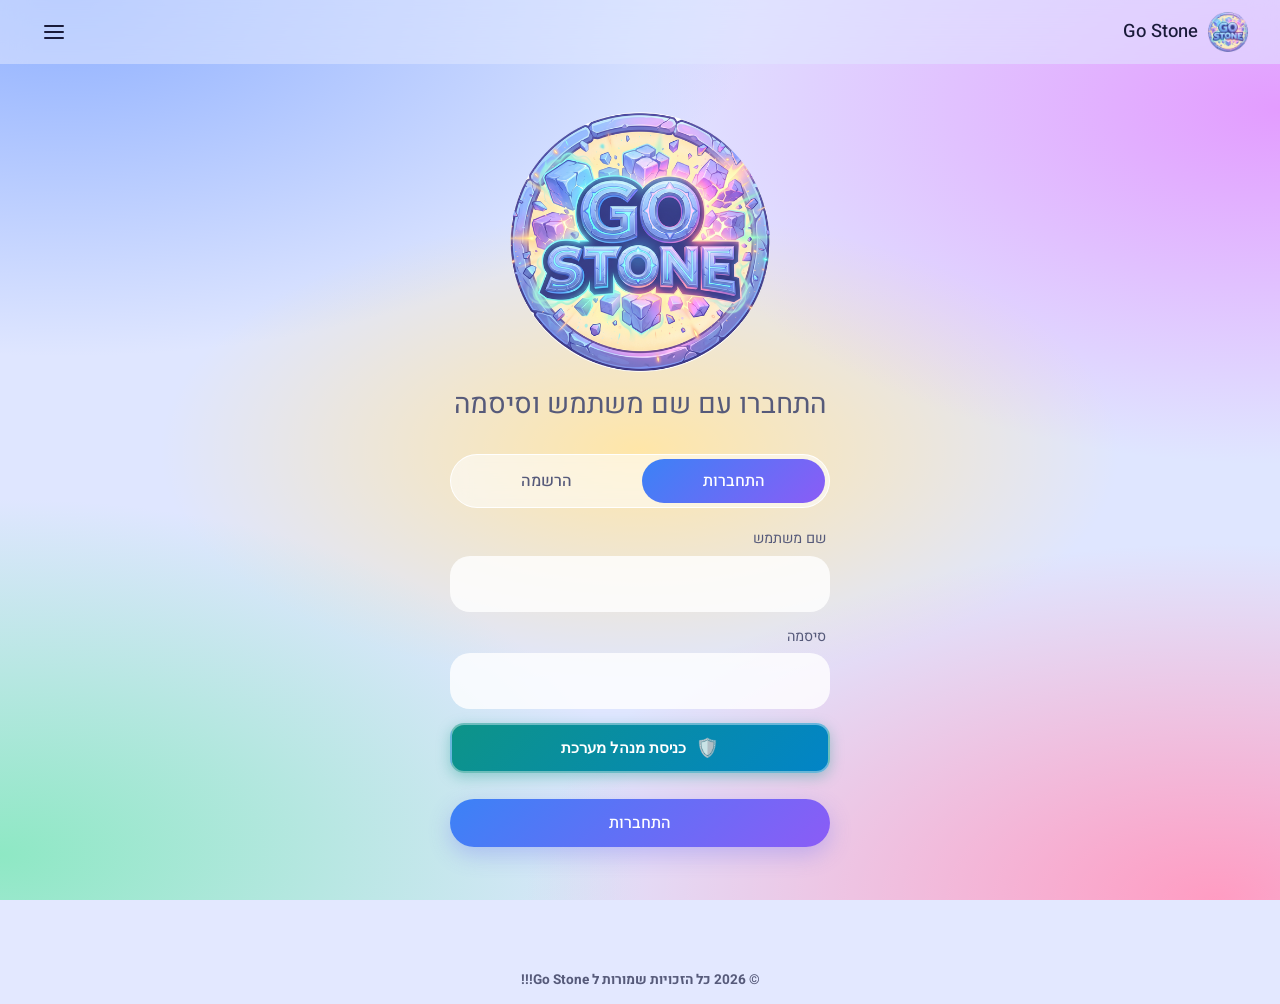
==== pages/admin.html @ 817b31b0 "Add files via upload" ====
<!DOCTYPE html>
<html lang="he" dir="rtl">
<head>
  <meta charset="UTF-8">
  <meta name="viewport" content="width=device-width, initial-scale=1">
  <title>Go Stone!!! - ניהול</title>
  <link rel="icon" href="../images/favicon.ico" sizes="any">
<link rel="icon" type="image/png" sizes="32x32" href="../images/favicon-32.png">
<link rel="apple-touch-icon" href="../images/apple-touch-icon.png">
  <link rel="stylesheet" href="../styles/style.css">
</head>
<body>
  <div id="navRoot"></div>

  <main class="page wide">
    <h1 class="greeting">לוח ניהול</h1>
    <p class="sub">משתמשים, מיילים, קודים ושיאים במקום אחד</p>

    <section class="stats">
      <div class="stat-card"><span class="stat-label">משתמשים רשומים</span><span class="stat-number" id="statUsers">0</span></div>
      <div class="stat-card"><span class="stat-label">משחקים ששוחקו</span><span class="stat-number" id="statGames">0</span></div>
      <div class="stat-card"><span class="stat-label">השיא הגבוה</span><span class="stat-number" id="statBest">0</span></div>
    </section>

    <section>
      <div class="section-head">
        <h2 class="section-title">משתמשים</h2>
        <div class="tools">
          <input type="search" id="userSearch" placeholder="חיפוש לפי שם או מייל" aria-label="חיפוש משתמשים">
          <button type="button" class="btn tonal small" id="toggleCodes">הצגת קודים</button>
        </div>
      </div>

      <div class="table-wrap">
        <table class="responsive-table">
          <thead>
            <tr><th>#</th><th>שם</th><th>מייל</th><th>קוד (סיסמה)</th><th>נרשם</th><th>פעולות</th></tr>
          </thead>
          <tbody id="usersBody"></tbody>
        </table>
      </div>
      <p id="noUsers" class="empty hidden">אין משתמשים להצגה</p>
    </section>

    <section>
      <h2 class="section-title">כל השיאים</h2>
      <div class="table-wrap">
        <table class="responsive-table">
          <thead>
            <tr><th>#</th><th>שם</th><th>מייל</th><th>ניקוד</th><th>רמה</th><th>תאריך</th></tr>
          </thead>
          <tbody id="scoresBody"></tbody>
        </table>
      </div>
      <p id="noScores" class="empty hidden">עדיין אין שיאים</p>
    </section>
  </main>

  <!-- אישור מחיקה -->
  <dialog id="deleteDialog">
    <h2>מחיקת משתמש</h2>
    <p id="deleteText"></p>
    <div class="dialog-actions">
      <button type="button" class="btn danger" id="confirmDeleteBtn">מחיקה</button>
      <button type="button" class="btn tonal" id="cancelDeleteBtn">ביטול</button>
    </div>
  </dialog>

  <div id="toast" class="toast" role="status"></div>

  <script src="../scripts/storage.js"></script>
  <script src="../scripts/nav.js"></script>
  <script src="../scripts/admin.js"></script>
  <footer class="site-footer">
    <strong>© 2026 כל הזכויות שמורות ל Go Stone!!!</strong>
  </footer>
</body>
</html>
---- styles/style.css ----
@import url('https://fonts.googleapis.com/css2?family=Heebo:wght@400;500;700&display=swap');

/* =====================================================
   משתני עיצוב. מצב בהיר כברירת מחדל, ומצב כהה לפי הגדרת המכשיר.
   הפלטה בהשראת Gemini: משטחים שטוחים ורכים, כחול ראשי, ומעבר צבעים
   כחול-סגול-ורוד שמופיע רק בכותרת הברכה ובקוביות.
   ===================================================== */
/* משתני עיצוב. מצב בהיר כברירת מחדל, ומצב כהה לפי הגדרת המכשיר.
   הרקע צבעוני (כתמי צבע רכים), והמשטחים שקופים למחצה כדי שהצבע ייראה מבעדם. */
:root {
  color-scheme: light dark;

  --bg: #e3e8ff;
  --page-bg:
    radial-gradient(75% 55% at 5% 0%, #8fb0ff 0%, transparent 72%),
    radial-gradient(70% 55% at 100% 12%, #e39cff 0%, transparent 72%),
    radial-gradient(75% 55% at 95% 100%, #ff9cc2 0%, transparent 72%),
    radial-gradient(70% 55% at 0% 95%, #8ee8c4 0%, transparent 72%),
    radial-gradient(50% 35% at 50% 50%, #ffe6a8 0%, transparent 75%),
    #dfe6ff;

  --surface: rgba(255, 255, 255, 0.55);
  --surface-2: rgba(255, 255, 255, 0.88);
  --edge: rgba(255, 255, 255, 0.95);
  --surface-input: rgba(255, 255, 255, 0.8);
  --dialog: #ffffff;
  --topbar-bg: rgba(225, 232, 255, 0.55);
  --cell: rgba(99, 102, 241, 0.16);

  --text: #1a1b3a;
  --muted: #565a7a;
  --line: rgba(60, 60, 130, 0.14);

  --primary: #5b5be6;
  --on-primary: #ffffff;
  --primary-container: rgba(99, 102, 241, 0.2);
  --on-primary-container: #1c1f6b;

  --danger: #b3261e;
  --danger-container: #fde1df;
  --on-danger-container: #7a1410;

  --ok: #16a34a;
  --warn: #f59e0b;
  --bad: #ef4444;

  --grad-primary: linear-gradient(135deg, #3b82f6, #8b5cf6);
  --gradient: linear-gradient(to left, #1d4ed8, #6d28d9, #be185d);
  --block: linear-gradient(135deg, #3b82f6, #a855f7);
  --timer: linear-gradient(to left, #ec4899, #8b5cf6, #3b82f6);
  --shadow: 0 8px 22px rgba(99, 102, 241, 0.3);

  --board-gap: 3px;
  --mini: clamp(9px, 4.6vw, 22px);
  --topbar-h: 64px;
}

@media (prefers-color-scheme: dark) {
  :root {
    --bg: #0e0f24;
    --page-bg:
      radial-gradient(55% 45% at 8% 0%, #2d3fb0 0%, transparent 70%),
      radial-gradient(50% 45% at 100% 8%, #7a2bb0 0%, transparent 70%),
      radial-gradient(55% 50% at 90% 100%, #a3285f 0%, transparent 70%),
      radial-gradient(50% 50% at 0% 100%, #0f7a70 0%, transparent 70%),
      #0e0f24;

    --surface: rgba(255, 255, 255, 0.08);
    --surface-2: rgba(255, 255, 255, 0.16);
    --edge: rgba(255, 255, 255, 0.12);
    --surface-input: rgba(255, 255, 255, 0.1);
    --dialog: #1d1e3f;
    --topbar-bg: rgba(14, 15, 36, 0.6);
    --cell: rgba(255, 255, 255, 0.08);

    --text: #f2f2ff;
    --muted: #b6b9dc;
    --line: rgba(255, 255, 255, 0.14);

    --primary: #aab6ff;
    --on-primary: #ffffff;
    --primary-container: rgba(139, 148, 255, 0.3);
    --on-primary-container: #eceeff;

    --danger: #ffb4ab;
    --danger-container: rgba(255, 90, 80, 0.22);
    --on-danger-container: #ffd9d5;

    --ok: #4ade80;
    --warn: #fbbf24;
    --bad: #f87171;

    --shadow: 0 8px 22px rgba(0, 0, 0, 0.4);
    --gradient: linear-gradient(to left, #60a5fa, #a78bfa, #f472b6);
  }
}

* { box-sizing: border-box; margin: 0; padding: 0; }

html { -webkit-text-size-adjust: 100%; -webkit-tap-highlight-color: transparent; }

body {
  font-family: 'Heebo', system-ui, -apple-system, 'Segoe UI', Arial, sans-serif;
  background: var(--bg);
  color: var(--text);
  min-height: 100vh;
  min-height: 100dvh;
  line-height: 1.5;
}

/* שכבת הרקע הצבעוני - קבועה, כך שהיא לא זזה בגלילה */
body::before {
  content: "";
  position: fixed;
  inset: 0;
  z-index: -1;
  background: var(--page-bg);
}

.hidden { display: none !important; }
.muted { color: var(--muted); }
.ltr { direction: ltr; text-align: right; }

a { color: var(--primary); }

:focus-visible {
  outline: 2px solid var(--primary);
  outline-offset: 2px;
}

/* =====================================================
   כותרת ברכה: האלמנט הבולט היחיד
   ===================================================== */
.greeting {
  font-size: clamp(2.2rem, 7vw, 3.5rem);
  font-weight: 500;
  line-height: 1.15;
  letter-spacing: -0.01em;
  background: var(--gradient);
  -webkit-background-clip: text;
  background-clip: text;
  color: transparent;
  padding-bottom: 0.1em;
}

.sub {
  font-size: clamp(1.2rem, 4vw, 1.75rem);
  color: var(--muted);
  font-weight: 400;
  margin-top: 4px;
}

.section-title {
  font-size: 1.1rem;
  font-weight: 500;
  margin: 32px 0 12px;
}



/* =====================================================
   כפתורים
   ===================================================== */
.btn {
  display: inline-flex;
  align-items: center;
  justify-content: center;
  gap: 8px;
  padding: 12px 24px;
  border: none;
  border-radius: 999px;
  font: inherit;
  font-weight: 500;
  cursor: pointer;
  text-decoration: none;
  transition: background-color 0.15s ease, opacity 0.15s ease;
}

.btn.primary { background: var(--grad-primary); color: var(--on-primary); box-shadow: var(--shadow); }
.btn.primary:hover { filter: brightness(1.08); }

.btn.tonal { background: var(--surface-2); color: var(--text); }
.btn.tonal:hover { filter: brightness(0.96); }

.btn.danger { background: var(--danger-container); color: var(--on-danger-container); }
.btn.danger:hover { opacity: 0.85; }

.btn.small { padding: 8px 16px; font-size: 0.9rem; }
.btn.large { padding: 16px 40px; font-size: 1.1rem; }

.icon-btn {
  flex: none;
  width: 40px;
  height: 40px;
  border: none;
  border-radius: 50%;
  background: var(--surface-2);
  color: var(--text);
  font: inherit;
  font-weight: 500;
  cursor: pointer;
}
.icon-btn:hover { filter: brightness(0.95); }

.chips { display: flex; flex-wrap: wrap; gap: 8px; margin-top: 24px; }

.chip {
  padding: 10px 18px;
  border-radius: 999px;
  border: 1px solid var(--line);
  background: var(--surface);
  color: var(--text);
  text-decoration: none;
  font-size: 0.95rem;
}
.chip:hover { background: var(--surface-2); }

.actions { margin-top: 28px; }

/* =====================================================
   סרגל ניווט + המבורגר
   ===================================================== */
.topbar {
  position: sticky;
  top: 0;
  z-index: 50;
  height: var(--topbar-h);
  display: flex;
  align-items: center;
  justify-content: space-between;
  padding: 0 clamp(12px, 4vw, 32px);
  background: var(--topbar-bg);
  -webkit-backdrop-filter: blur(14px);
  backdrop-filter: blur(14px);
}

.brand {
  display: flex;
  align-items: center;
  gap: 10px;
  color: var(--text);
  text-decoration: none;
  font-weight: 500;
  font-size: 1.15rem;
}

.nav-links { display: flex; align-items: center; gap: 4px; }

.nav-links a {
  padding: 8px 16px;
  border-radius: 999px;
  color: var(--text);
  text-decoration: none;
}
.nav-links a:hover { background: var(--surface-2); }
.nav-links a.active { background: var(--grad-primary); color: #fff; }

.nav-user { color: var(--muted); padding: 0 12px; font-size: 0.95rem; }

.burger {
  display: none;               /* מוצג רק במסך צר */
  width: 44px;
  height: 44px;
  border: none;
  border-radius: 50%;
  background: transparent;
  cursor: pointer;
  position: relative;
}
@media (hover: hover) { .burger:hover { background: var(--surface-2); } }

.burger span {
  position: absolute;
  inset-inline-start: 12px;
  width: 20px;
  height: 2px;
  border-radius: 2px;
  background: var(--text);
  transition: transform 0.2s ease, opacity 0.2s ease;
}
.burger span:nth-child(1) { top: 15px; }
.burger span:nth-child(2) { top: 21px; }
.burger span:nth-child(3) { top: 27px; }

.burger.open span:nth-child(1) { transform: translateY(6px) rotate(45deg); }
.burger.open span:nth-child(2) { opacity: 0; }
.burger.open span:nth-child(3) { transform: translateY(-6px) rotate(-45deg); }

.auth-topbar { position: sticky; }
.auth-topbar .burger { display: block; }
.auth-topbar .nav-links {
  display: none;
  position: absolute;
  top: calc(var(--topbar-h) - 4px);
  inset-inline: 12px;
  flex-direction: column;
  align-items: stretch;
  gap: 2px;
  padding: 8px;
  background: var(--dialog);
  border-radius: 24px;
  box-shadow: var(--shadow);
}
.auth-topbar .nav-links.open { display: flex; }
.auth-topbar .nav-links a,
.auth-menu-link {
  display: block;
  width: 100%;
  padding: 12px 16px;
  border: 0;
  border-radius: 999px;
  background: transparent;
  color: var(--text);
  font: inherit;
  text-align: start;
  text-decoration: none;
  cursor: pointer;
}
.auth-topbar .nav-links a:hover,
.auth-menu-link:hover { background: var(--surface-2); }
.auth-topbar .nav-user { padding: 10px 16px 4px; }

@media (max-width: 720px) {
  .burger { display: block; }

  .nav-links {
    display: none;
    position: absolute;
    top: calc(var(--topbar-h) - 4px);
    inset-inline: 12px;
    flex-direction: column;
    align-items: stretch;
    gap: 2px;
    padding: 8px;
    background: var(--dialog);
    border-radius: 24px;
    box-shadow: var(--shadow);
  }
  .nav-links.open { display: flex; }

  .nav-links a { padding: 14px 16px; }
  .brand span { white-space: nowrap; }
  .nav-user { padding: 10px 16px 4px; }
  .nav-links .btn { margin-top: 6px; background: var(--surface); }
}

/* =====================================================
   דפים רגילים
   ===================================================== */
.page {
  max-width: 680px;
  margin: 0 auto;
  padding: 24px clamp(16px, 4vw, 24px) 64px;
}
.page.wide { max-width: 1000px; }

.site-footer {
  display: flex;
  justify-content: center;
  align-items: center;
  flex-wrap: wrap;
  gap: 8px 16px;
  margin-top: 24px;
  padding: 14px 16px;
  color: var(--muted);
  text-align: center;
  font-size: 0.85rem;
}

.site-footer a {
  color: var(--muted);
  text-decoration: none;
  transition: color 0.15s ease;
}
.site-footer a:hover {
  color: var(--primary);
  text-decoration: underline;
}

/* =====================================================
   דף כניסה
   ===================================================== */
.auth {
  max-width: 420px;
  margin: 0 auto;
  padding: 48px clamp(14px, 5vw, 20px) 48px;
  display: flex;
  flex-direction: column;
}

.tabs {
  display: flex;
  gap: 4px;
  padding: 4px;
  margin: 28px 0 20px;
  background: var(--surface);
  -webkit-backdrop-filter: blur(10px);
  backdrop-filter: blur(10px);
  border-radius: 999px;
}

.tab {
  flex: 1;
  padding: 10px;
  border: none;
  border-radius: 999px;
  background: transparent;
  color: var(--muted);
  font: inherit;
  font-weight: 500;
  cursor: pointer;
}
.tab.active { background: var(--grad-primary); color: #fff; }

form { display: flex; flex-direction: column; gap: 14px; }

.field { display: flex; flex-direction: column; gap: 6px; }
.field label { font-size: 0.9rem; color: var(--muted); padding-inline: 4px; }

.field.inline { flex-direction: row; align-items: center; gap: 12px; margin: 20px 0 8px; }
.field.inline label { padding: 0; }

input[type="text"],
input[type="email"],
input[type="password"],
input[type="search"],
select {
  width: 100%;
  padding: 14px 18px;
  border: 2px solid transparent;
  border-radius: 20px;
  background: var(--surface-input);
  color: var(--text);
  font: inherit;
  min-width: 0;
}
input:focus, select:focus { outline: none; border-color: var(--primary); }
select { width: auto; min-width: 140px; border-radius: 999px; }

.check {
  display: flex;
  align-items: center;
  gap: 10px;
  padding-inline: 4px;
  color: var(--muted);
  font-size: 0.95rem;
  cursor: pointer;
}
.check input { width: 18px; height: 18px; accent-color: var(--primary); }

.message { min-height: 1.5em; text-align: center; font-size: 0.95rem; }
.message.error { color: var(--danger); }
.message.success { color: var(--ok); }

/* =====================================================
   תפריט: כרטיסי רמה
   ===================================================== */
.levels {
  display: grid;
  grid-template-columns: repeat(auto-fit, minmax(min(170px, 100%), 1fr));
  gap: 12px;
}

.level-card {
  --lc: var(--grad-primary);
  display: flex;
  flex-direction: column;
  align-items: flex-start;
  gap: 4px;
  padding: 18px 20px;
  border: 2px solid var(--edge);
  border-radius: 24px;
  background: var(--surface);
  -webkit-backdrop-filter: blur(10px);
  backdrop-filter: blur(10px);
  color: var(--text);
  font: inherit;
  text-align: start;
  cursor: pointer;
  transition: transform 0.15s ease, background-color 0.15s ease;
}
.level-card[data-level="fast"]   { --lc: linear-gradient(135deg, #ff8a5c, #ff4d8d); }
.level-card[data-level="medium"] { --lc: linear-gradient(135deg, #3b82f6, #8b5cf6); }
.level-card[data-level="slow"]   { --lc: linear-gradient(135deg, #10b981, #06b6d4); }

.level-card:hover { background: var(--surface-2); }
.level-card.selected { border-color: transparent; background: var(--lc); color: #fff; box-shadow: var(--shadow); transform: translateY(-2px); }

.level-name { font-size: 1.15rem; font-weight: 500; display: flex; align-items: center; gap: 8px; }
.level-name::before { content: ""; width: 12px; height: 12px; border-radius: 50%; background: var(--lc); }
.level-card.selected .level-name::before { background: #fff; }
.level-time { font-size: 1.8rem; font-weight: 500; line-height: 1.2; }
.level-desc { font-size: 0.9rem; opacity: 0.8; }

/* =====================================================
   הוראות
   ===================================================== */
.rules { list-style: none; display: flex; flex-direction: column; gap: 8px; }
.rules li { padding: 14px 18px; border-radius: 18px; background: var(--surface); -webkit-backdrop-filter: blur(10px); backdrop-filter: blur(10px); border-inline-start: 4px solid #8b5cf6; }
.rules li:nth-child(3n+2) { border-inline-start-color: #3b82f6; }
.rules li:nth-child(3n) { border-inline-start-color: #ec4899; }

.plain-list { padding-inline-start: 20px; margin: 12px 0; display: flex; flex-direction: column; gap: 6px; }

/* =====================================================
   טבלאות (שיאים + ניהול)
   ===================================================== */
.table-wrap { overflow-x: auto; margin-top: 12px; }

table { width: 100%; border-collapse: collapse; }

th, td { padding: 12px 10px; text-align: start; vertical-align: middle; }

th { color: var(--muted); font-weight: 500; font-size: 0.9rem; border-bottom: 1px solid var(--line); }

tbody tr { border-bottom: 1px solid var(--line); }
tbody tr:hover { background: var(--surface); }
tbody tr.mine { background: var(--primary-container); color: var(--on-primary-container); font-weight: 500; }

td.code { font-family: ui-monospace, Consolas, monospace; letter-spacing: 0.03em; }

.empty { margin-top: 20px; padding: 20px; text-align: center; color: var(--muted); background: var(--surface); border-radius: 20px; }

/* מובייל: כל שורה בטבלה הופכת לכרטיס, וכל תא מציג את שם העמודה שלו */
@media (max-width: 640px) {
  .responsive-table thead { display: none; }

  .responsive-table,
  .responsive-table tbody,
  .responsive-table tr,
  .responsive-table td { display: block; width: 100%; }

  .responsive-table tr {
    margin-bottom: 10px;
    padding: 8px 16px;
    border: none;
    border-radius: 20px;
    background: var(--surface);
  }
  .responsive-table tbody tr:hover { background: var(--surface); }
  .responsive-table tbody tr.mine { background: var(--primary-container); }

  .responsive-table td {
    display: flex;
    justify-content: space-between;
    align-items: center;
    gap: 16px;
    padding: 6px 0;
  }
  .responsive-table td::before {
    content: attr(data-label);
    color: var(--muted);
    font-size: 0.85rem;
  }
  .responsive-table tr.mine td::before { color: inherit; opacity: 0.7; }
  .responsive-table td.ltr { direction: rtl; }   /* שהתווית והערך יישארו באותו סדר בכל השורות */
}

/* =====================================================
   דף ניהול
   ===================================================== */
.stats {
  display: grid;
  grid-template-columns: repeat(auto-fit, minmax(min(150px, 100%), 1fr));
  gap: 12px;
  margin: 28px 0 8px;
}

.stat-card {
  display: flex;
  flex-direction: column;
  gap: 2px;
  padding: 18px 20px;
  border-radius: 24px;
  border: 1px solid var(--edge);
  background: var(--surface);
  -webkit-backdrop-filter: blur(10px);
  backdrop-filter: blur(10px);
}
.stat-card:nth-child(1) { background: linear-gradient(135deg, rgba(59, 130, 246, 0.28), rgba(139, 92, 246, 0.2)); }
.stat-card:nth-child(2) { background: linear-gradient(135deg, rgba(236, 72, 153, 0.26), rgba(251, 146, 60, 0.2)); }
.stat-card:nth-child(3) { background: linear-gradient(135deg, rgba(16, 185, 129, 0.28), rgba(6, 182, 212, 0.2)); }
.stat-label { font-size: 0.9rem; color: var(--muted); }
.stat-number { font-size: 2rem; font-weight: 500; line-height: 1.2; }

.section-head {
  display: flex;
  flex-wrap: wrap;
  align-items: center;
  justify-content: space-between;
  gap: 12px;
}
.section-head .section-title { margin-bottom: 0; }

.tools { display: flex; flex-wrap: wrap; align-items: center; gap: 8px; }
.tools input { width: 240px; max-width: 100%; padding: 10px 18px; border-radius: 999px; }

@media (max-width: 480px) {
  .tools { width: 100%; }
  .tools input { flex: 1; width: auto; }
}

/* =====================================================
   משחק
   ===================================================== */
.game {
  max-width: 520px;
  margin: 0 auto;
  padding: 8px clamp(10px, 4vw, 16px) 32px;
  user-select: none;
  -webkit-user-select: none;
}

.game-head {
  display: flex;
  align-items: center;
  justify-content: space-between;
  gap: 8px;
  margin-bottom: 12px;
}
.game-stats { display: flex; flex: 1; min-width: 0; gap: 8px; }
.game-controls {
  display: flex !important;
  flex: none;
  align-items: center;
  justify-content: flex-start;
  gap: 6px;
  visibility: visible !important;
  opacity: 1 !important;
}
.game-controls > button { display: inline-flex; flex: none; align-items: center; justify-content: center; position: relative; z-index: 1; }
.pause-btn {
  gap: 8px;
  color: var(--on-primary);
  background: var(--grad-primary);
  box-shadow: var(--shadow);
  transition: transform 0.15s ease, filter 0.15s ease;
}
.pause-btn:hover { filter: brightness(1.08); transform: translateY(-1px); }
.pause-btn svg { width: 20px; height: 20px; fill: currentColor; }
.pause-btn .play-icon { display: none; }
.pause-btn.is-paused .pause-icon { display: none; }
.pause-btn.is-paused .play-icon { display: block; }
.finish-btn { padding-inline: 16px; }
.game-controls #helpBtn { width: 36px; height: 36px; }

.stat {
  display: flex;
  flex-direction: column;
  flex: 1;
  min-width: 0;
  max-width: 130px;
  padding: 8px 18px;
  border-radius: 20px;
  border: 1px solid var(--edge);
  background: var(--surface);
  -webkit-backdrop-filter: blur(10px);
  backdrop-filter: blur(10px);
}
.stat .stat-label { font-size: 0.8rem; }
.stat-value { font-size: 1.6rem; font-weight: 500; line-height: 1.2; }
.stat-value.small { font-size: 1.1rem; line-height: 1.9; }

.timer { margin-bottom: 14px; }
.timer-label { display: flex; justify-content: space-between; font-size: 0.85rem; color: var(--muted); margin-bottom: 6px; }

.timer-track { height: 10px; border-radius: 99px; background: var(--surface-2); overflow: hidden; }
.timer-bar {
  height: 100%;
  width: 100%;
  border-radius: 99px;
  background: var(--timer);
  transition: width 1s linear, background 0.4s ease;
}
.timer-bar.warning { background: var(--warn); }
.timer-bar.danger { background: var(--bad); }

/* גודל הלוח מותאם גם לגובה המסך, כך שהמגש נשאר בתוך המסך בטלפון במצב לרוחב */
.board-wrap { width: min(100%, max(260px, calc(100dvh - 380px))); margin: 0 auto; }

#board {
  direction: ltr;          /* הצורות והלוח לא מתהפכים בעברית */
  display: grid;
  grid-template-columns: repeat(8, 1fr);
  grid-template-rows: repeat(8, 1fr);
  gap: var(--board-gap);
  width: 100%;
  aspect-ratio: 1 / 1;
  padding: 8px;
  border-radius: 24px;
  background: var(--surface);
  -webkit-backdrop-filter: blur(10px);
  backdrop-filter: blur(10px);
  box-shadow: var(--shadow);
}

.cell { border-radius: 6px; background: var(--cell); }
.cell.filled { background: var(--block); box-shadow: 0 2px 8px rgba(139, 92, 246, 0.45); }
.cell.preview-ok { background: var(--ok); opacity: 0.75; }
.cell.preview-bad { background: var(--bad); opacity: 0.7; }

.tray {
  display: grid;
  grid-template-columns: repeat(3, minmax(0, 1fr));
  align-items: center;
  justify-items: center;
  min-height: 124px;
  margin-top: 16px;
  padding: 12px;
  border-radius: 24px;
  background: var(--surface);
  -webkit-backdrop-filter: blur(10px);
  backdrop-filter: blur(10px);
}

.shape-piece {
  direction: ltr;
  display: grid;
  gap: 3px;
  padding: 10px;
  cursor: grab;
  touch-action: none;      /* חשוב: בלי זה הדפדפן יגלול את הדף במקום לגרור את הצורה */
}
.shape-piece.dragging { opacity: 0.3; }
.shape-piece.used { visibility: hidden; }

.mini-cell { width: var(--mini); height: var(--mini); border-radius: 4px; }
.mini-cell.on { background: var(--block); }

.drag-ghost {
  direction: ltr;
  position: fixed;
  display: grid;
  gap: var(--board-gap);
  pointer-events: none;
  z-index: 1000;
  opacity: 0.55;          /* שקופה למחצה, כדי שהסימון הירוק/אדום בלוח ייראה דרכה */
}
.ghost-cell { background: var(--block); border-radius: 6px; }

.hint { margin-top: 14px; text-align: center; font-size: 0.8rem; color: var(--muted); }

@media (max-width: 520px) {
  .game-head { gap: 6px; }
  .game-stats { gap: 5px; }
  .game-stats .stat { max-width: none; padding-inline: 8px; }
  .game-controls { gap: 4px; }
  .game-controls #pauseBtn { padding: 8px; gap: 4px; }
  .finish-btn { padding-inline: 8px; }
}

@media (max-width: 380px) {
  .game-stats { gap: 6px; }
  .game-stats .stat { padding-inline: 6px; }
  .game-controls { gap: 3px; }
  .game-controls #pauseBtn { padding-inline: 6px; }
  .finish-btn { padding-inline: 10px; font-size: 0.8rem; }
}

@media (hover: none) { .hint { display: none; } }  /* במסך מגע אין מקלדת, אז אין צורך ברמז */

/* =====================================================
   חלוניות (dialog) והודעה קצרה
   ===================================================== */
dialog {
  border: none;
  border-radius: 28px;
  padding: 28px;
  width: min(92vw, 400px);
  background: var(--dialog);
  color: var(--text);
  margin: auto;
  box-shadow: 0 20px 60px rgba(0, 0, 0, 0.35);
}
dialog::backdrop { background: rgba(0, 0, 0, 0.5); }

dialog h2 { font-size: 1.4rem; font-weight: 500; margin-bottom: 8px; }

dialog .btn.tonal { background: var(--surface-input); border: 1px solid var(--line); }

.dialog-actions { display: flex; flex-wrap: wrap; gap: 8px; margin-top: 20px; }
.dialog-actions.column { flex-direction: column; }
.dialog-actions.column .btn { width: 100%; }

.final-label { margin-top: 16px; color: var(--muted); }
.final-score {
  font-size: 4rem;
  font-weight: 500;
  line-height: 1.1;
  background: var(--gradient);
  -webkit-background-clip: text;
  background-clip: text;
  color: transparent;
}

.toast {
  position: fixed;
  inset-inline: 0;
  bottom: 28px;
  width: fit-content;
  margin-inline: auto;
  padding: 12px 22px;
  border-radius: 999px;
  background: var(--grad-primary);
  color: #fff;
  font-weight: 500;
  opacity: 0;
  transform: translateY(12px);
  pointer-events: none;
  transition: opacity 0.2s ease, transform 0.2s ease;
  z-index: 2000;
}
.toast.show { opacity: 1; transform: translateY(0); }

/* מסכים צרים מאוד (למשל חלון דפדפן מכווץ) */
@media (max-width: 360px) {
  .greeting { font-size: 2rem; }
  .sub { font-size: 1.1rem; }
  .shape-piece { padding: 4px; }
  .tray { padding: 8px; }
  .stat { padding: 6px 12px; }
  .stat-value { font-size: 1.3rem; }
  .timer-label { flex-wrap: wrap; gap: 2px 8px; }
  dialog { padding: 20px; }
  .final-score { font-size: 3rem; }
  .btn.large { padding: 14px 24px; }
}

/* מי שביקש פחות תנועה: מבטלים אנימציות, חוץ מפס הזמן שהוא חלק מהמשחק */
@media (prefers-reduced-motion: reduce) {
  *:not(.timer-bar) { transition-duration: 0.01ms !important; }
}

/* מסגרת עדינה למשטחים, כדי שיישארו ברורים גם על אזורים בהירים ברקע */
#board, .tray, .tabs, .empty { border: 1px solid var(--edge); }
.brand-logo { width: 40px; height: 40px; flex: none; }

.logo-hero {
  display: block;
  width: min(260px, 62vw);
  height: auto;
  margin: 0 auto 8px;
}
.page .logo-hero { width: min(140px, 40vw); }
.auth .sub { text-align: center; }

.visually-hidden {
  position: absolute;
  width: 1px;
  height: 1px;
  overflow: hidden;
  clip: rect(0 0 0 0);
  white-space: nowrap;
}
/* הדגשת שורות וטורים בפוטנציאל מחיקה */
.cell.preview-clearing {
  background-color: rgba(255, 215, 0, 0.6) !important; /* צהוב-זהב בולט */
  box-shadow: 0 0 10px rgba(255, 215, 0, 0.8), inset 0 0 5px #fff;
  transform: scale(1.03);
  z-index: 2;
  transition: background-color 0.15s ease, transform 0.15s ease;
}
/* עיצוב מעוצב, נעים ומנהלי המתאים לסגנון המשחק */
.btn-admin-login {
  display: inline-flex;
  align-items: center;
  justify-content: center;
  gap: 10px;
  width: 100%;
  padding: 12px 20px;
  margin-bottom: 12px;
  font-size: 0.95rem;
  font-weight: 700;
  color: #ffffff;
  /* גראדיאנט טורקיז-כחול משחקי ואלגנטי */
  background: linear-gradient(135deg, #0d9488 0%, #0284c7 100%);
  border: 2px solid rgba(255, 255, 255, 0.4);
  border-radius: 14px;
  cursor: pointer;
  box-shadow: 0 4px 14px rgba(13, 148, 136, 0.35);
  transition: all 0.25s cubic-bezier(0.4, 0, 0.2, 1);
}

.btn-admin-login:hover {
  background: linear-gradient(135deg, #0f766e 0%, #0369a1 100%);
  border-color: #ffffff;
  box-shadow: 0 6px 20px rgba(2, 132, 199, 0.45);
  transform: translateY(-2px);
}

.btn-admin-login:active {
  transform: translateY(0);
  box-shadow: 0 2px 8px rgba(13, 148, 136, 0.3);
}

.btn-admin-login .admin-icon {
  font-size: 1.15rem;
  transition: transform 0.25s ease;
}

.btn-admin-login:hover .admin-icon {
  transform: scale(1.2) rotate(-8deg);
}
/* הדגשת שורות וטורים שעומדים להימחק */
.cell.preview-clearing {
  background-color: rgba(255, 215, 0, 0.75) !important; /* צהוב-זהב בולט */
  box-shadow: 0 0 12px rgba(255, 215, 0, 0.9), inset 0 0 6px #fff !important;
  transform: scale(1.04);
  z-index: 5;
}
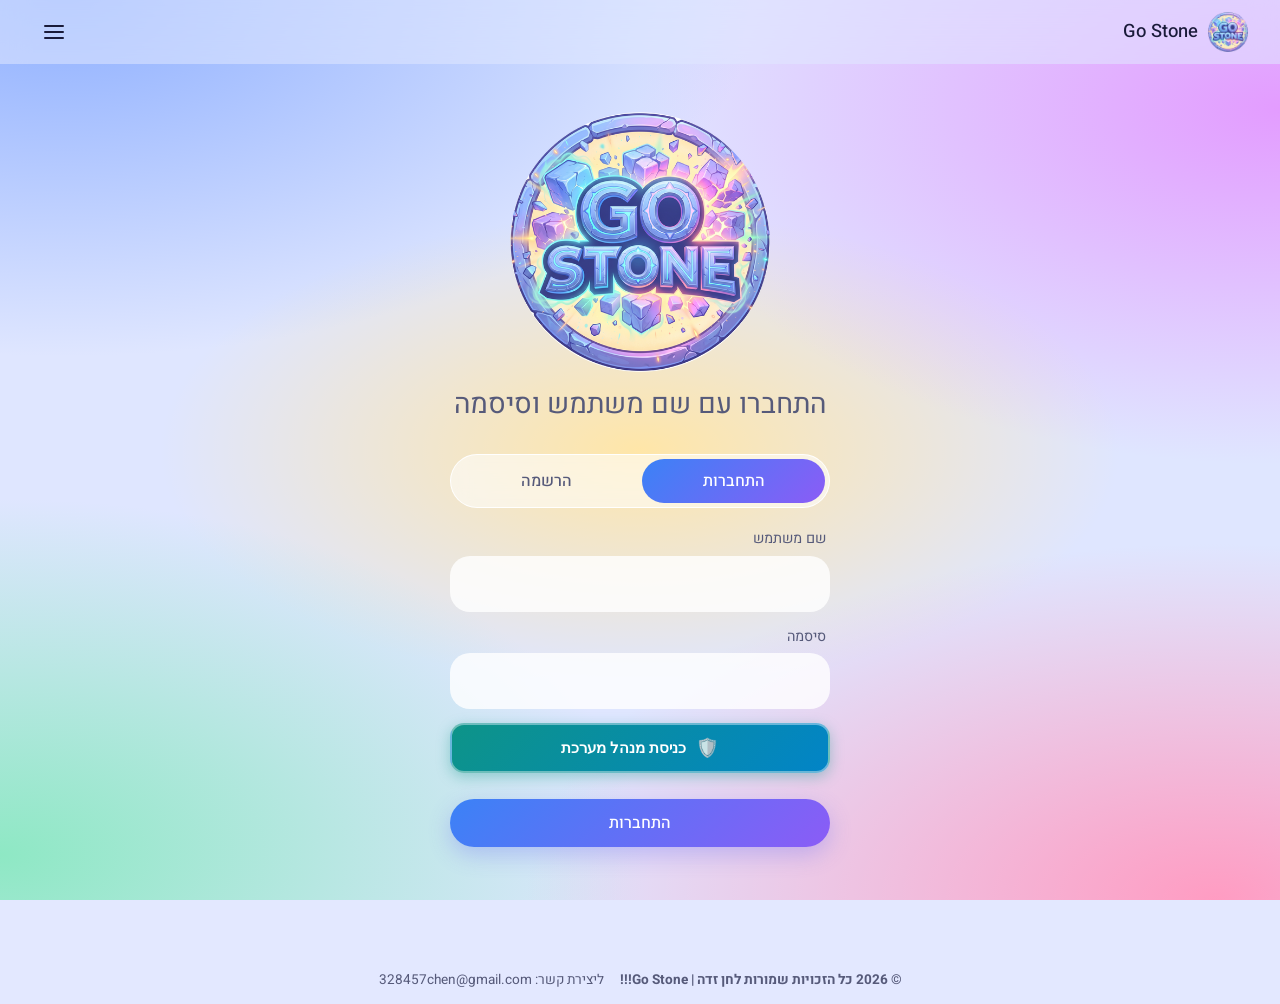
==== commit 71c6ce67: "Update admin.html" ====
--- a/pages/admin.html
+++ b/pages/admin.html
@@ -71,8 +71,9 @@
   <script src="../scripts/storage.js"></script>
   <script src="../scripts/nav.js"></script>
   <script src="../scripts/admin.js"></script>
-  <footer class="site-footer">
-    <strong>© 2026 כל הזכויות שמורות ל Go Stone!!!</strong>
-  </footer>
+ <footer class="site-footer">
+  <strong>© 2026 כל הזכויות שמורות לחן זדה | Go Stone!!!</strong>
+  <p>ליצירת קשר: <a href="mailto:328457chen@gmail.com">328457chen@gmail.com</a></p>
+</footer>
 </body>
 </html>
